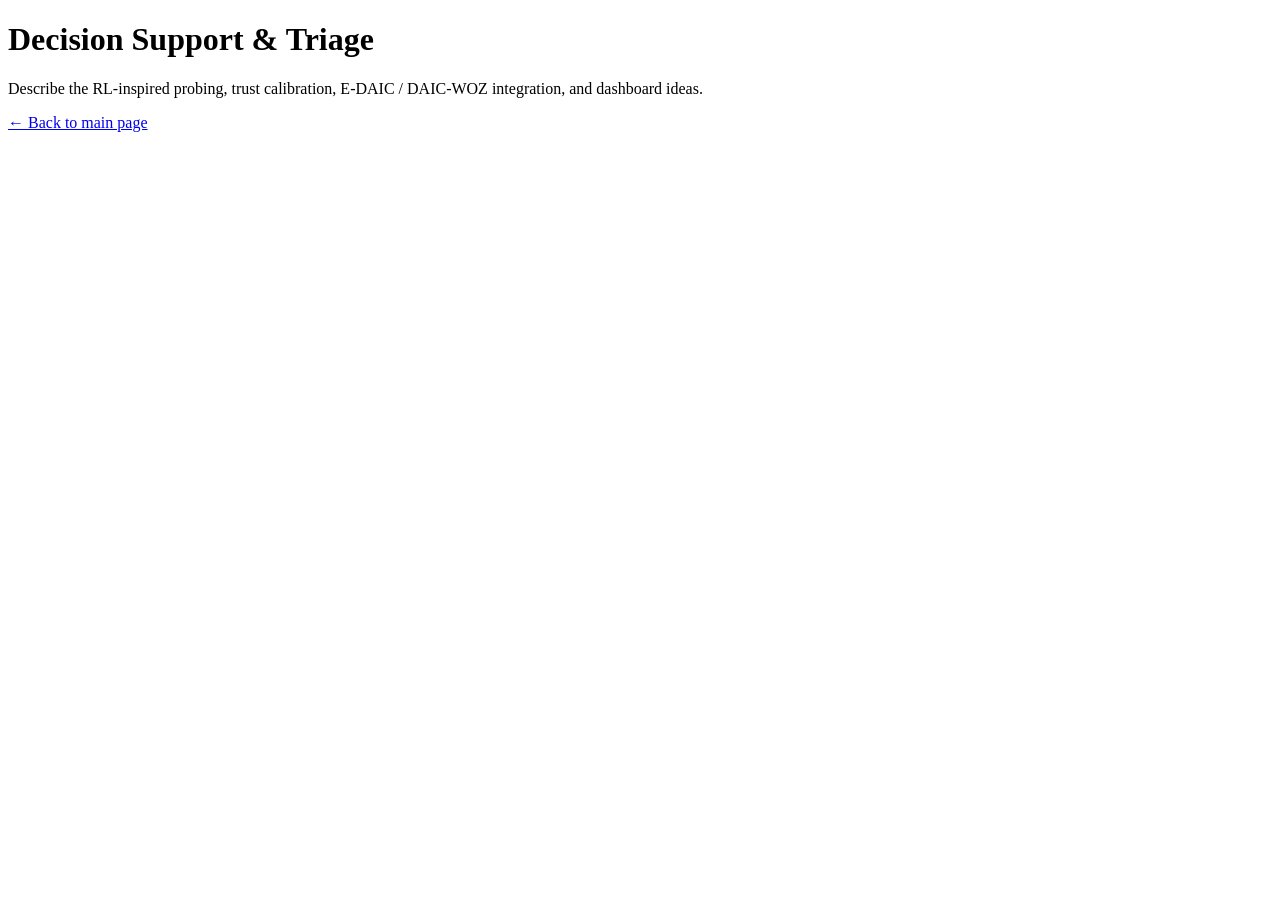
==== decision-support-triage.html @ a4c24c38 "Create decision-support-triage.html" ====
<!doctype html>
<html lang="en">
<head>
  <meta charset="utf-8">
  <title>Decision Support & Triage • Filippo Cenacchi</title>
  <meta name="viewport" content="width=device-width, initial-scale=1">
</head>
<body>
  <h1>Decision Support & Triage</h1>
  <p>Describe the RL-inspired probing, trust calibration, E-DAIC / DAIC-WOZ integration, and dashboard ideas.</p>
  <p><a href="index.html">← Back to main page</a></p>
</body>
</html>
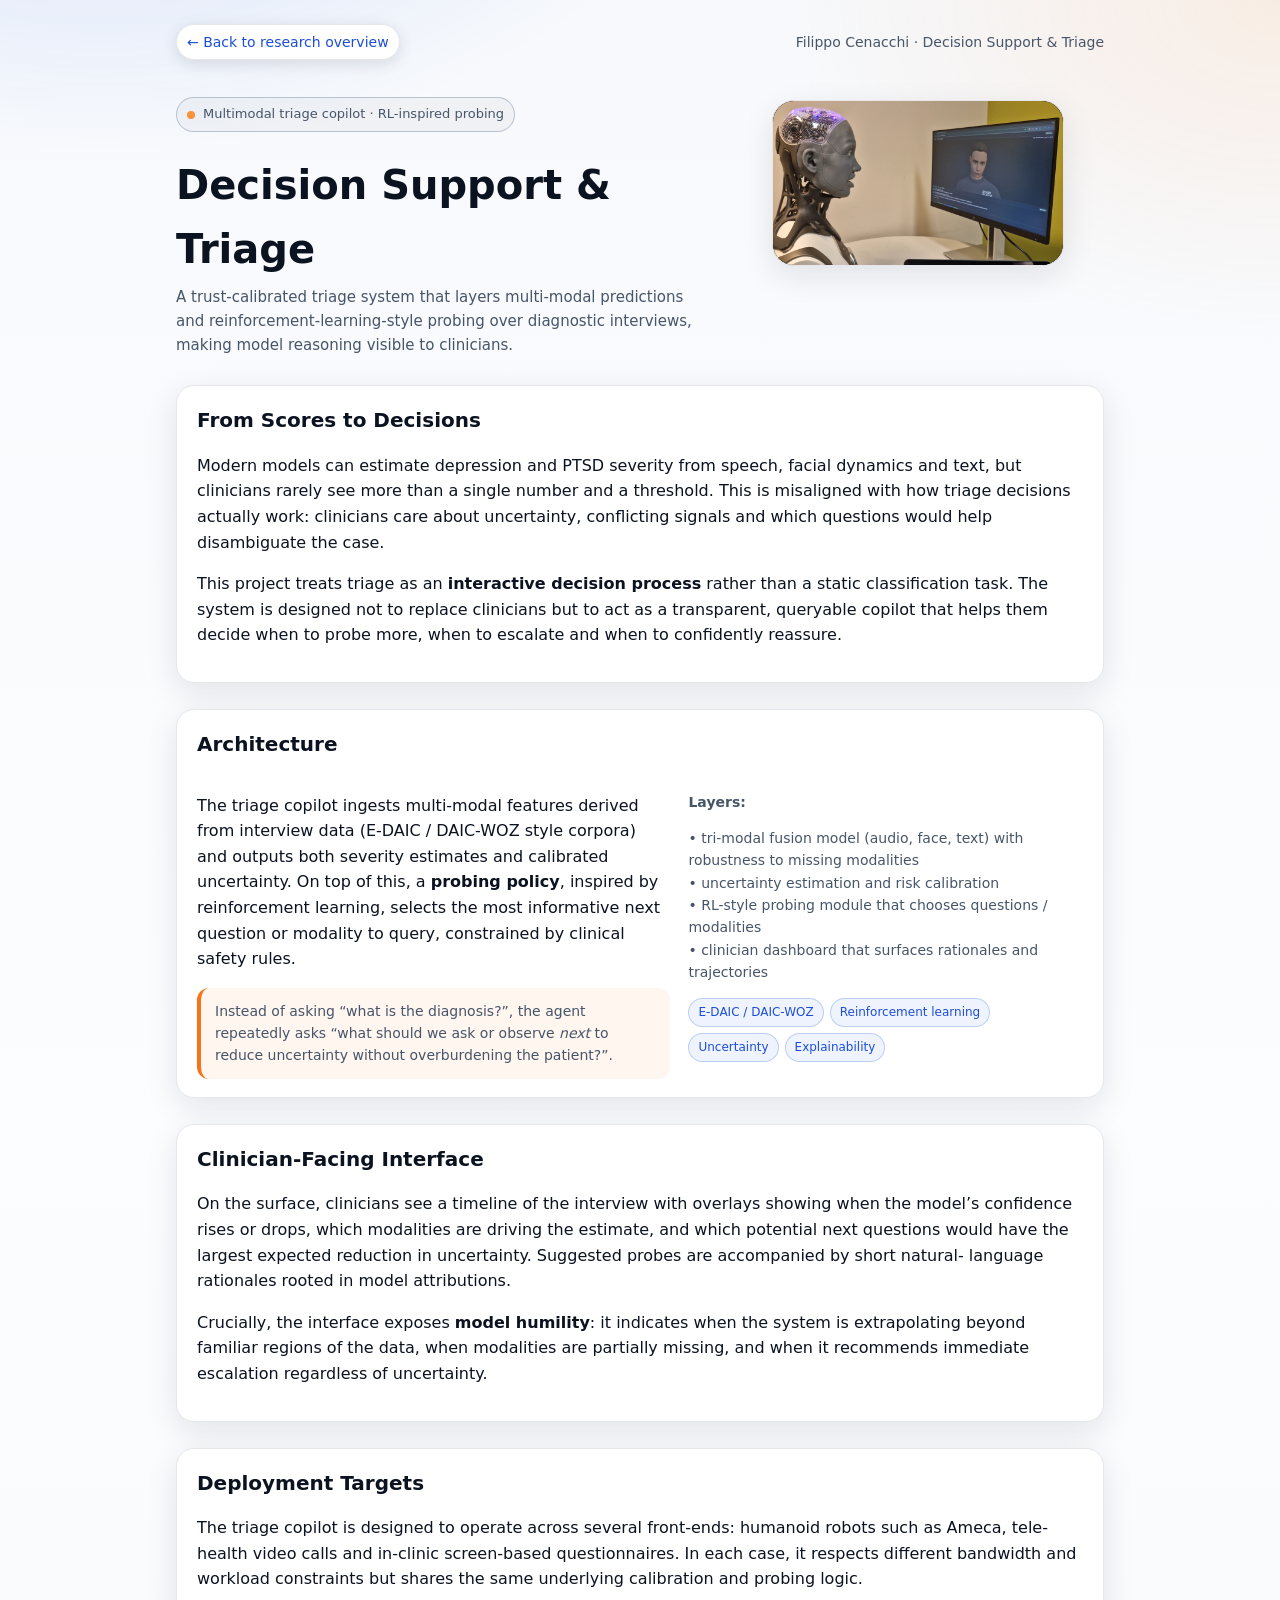
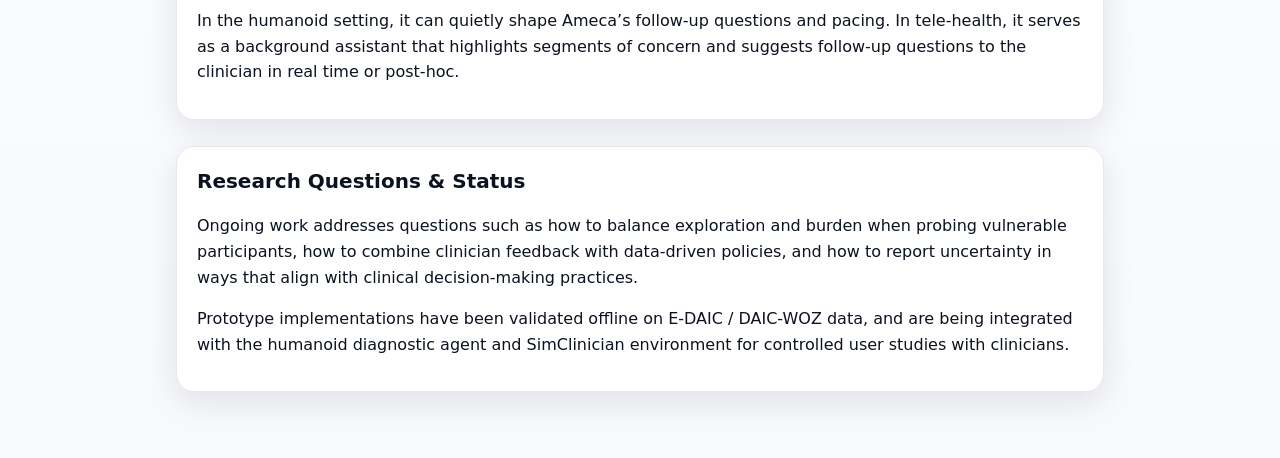
==== commit 92a57b41: "Update decision-support-triage.html" ====
--- a/decision-support-triage.html
+++ b/decision-support-triage.html
@@ -2,12 +2,215 @@
 <html lang="en">
 <head>
   <meta charset="utf-8">
-  <title>Decision Support & Triage • Filippo Cenacchi</title>
+  <title>Decision Support &amp; Triage • Filippo Cenacchi</title>
   <meta name="viewport" content="width=device-width, initial-scale=1">
+  <meta name="description"
+        content="A trust-calibrated multimodal triage copilot that layers RL-inspired probing and explainable predictions over E-DAIC / DAIC-WOZ style interviews.">
+
+  <style>
+    :root{
+      --bg:#f7f9fc;--panel:#ffffff;--text:#0b1220;--subtle:#475569;
+      --brand:#2563eb;--brand-ink:#1d4ed8;--border:#e5e7eb;
+      --shadow:0 10px 32px rgba(15,23,42,0.10);
+      --accent-soft:rgba(37,99,235,0.08);
+    }
+    *{box-sizing:border-box;}
+    html,body{
+      margin:0;padding:0;min-height:100vh;
+      font:16px/1.6 system-ui,-apple-system,Segoe UI,Roboto,Ubuntu;
+      color:var(--text);
+      background:
+        radial-gradient(1100px 650px at 8% -10%,rgba(37,99,235,.16),transparent 55%),
+        radial-gradient(900px 600px at 100% 0%,rgba(251,146,60,.12),transparent 55%),
+        linear-gradient(180deg,#f7f9fc 0%,#fbfdff 55%,#f7f9fc 100%);
+    }
+    a{color:var(--brand-ink);text-decoration:none}
+    a:hover{text-decoration:underline}
+    .container{max-width:960px;margin:0 auto;padding:24px 16px 40px;}
+    header{
+      display:flex;justify-content:space-between;align-items:center;
+      gap:12px;margin-bottom:24px;
+    }
+    .back-link{
+      display:inline-flex;align-items:center;gap:6px;
+      padding:6px 10px;border-radius:999px;
+      background:#fff;border:1px solid var(--border);
+      font-size:14px;box-shadow:0 4px 16px rgba(15,23,42,0.12);
+    }
+    h1{font-size:clamp(30px,4vw,40px);margin:8px 0 4px;}
+    .subtitle{margin:0;color:var(--subtle);font-size:15px;}
+    .hero{
+      display:grid;grid-template-columns:minmax(0,2fr) minmax(260px,1.4fr);
+      gap:24px;align-items:flex-start;margin-bottom:28px;
+    }
+    .hero-media{
+      border-radius:22px;overflow:hidden;border:1px solid var(--border);
+      box-shadow:var(--shadow);background:#000;
+    }
+    .hero-media img{width:100%;height:100%;object-fit:cover;display:block;}
+    .pill{
+      display:inline-flex;align-items:center;gap:8px;
+      padding:6px 10px;border-radius:999px;
+      background:rgba(15,23,42,0.03);
+      border:1px solid rgba(148,163,184,0.6);
+      font-size:13px;color:var(--subtle);
+    }
+    .pill span.dot{width:8px;height:8px;border-radius:999px;background:#fb923c;}
+    section{
+      margin-bottom:26px;background:var(--panel);border-radius:18px;
+      border:1px solid var(--border);box-shadow:var(--shadow);
+      padding:18px 20px 18px;
+    }
+    section h2{margin-top:0;font-size:20px;}
+    .tag-row{margin-top:8px;display:flex;flex-wrap:wrap;gap:6px;}
+    .tag{
+      font-size:12px;padding:4px 9px;border-radius:999px;
+      background:var(--accent-soft);color:var(--brand-ink);
+      border:1px solid rgba(37,99,235,0.25);
+    }
+    .two-col{
+      display:grid;grid-template-columns:minmax(0,1.2fr) minmax(0,1fr);
+      gap:18px;
+    }
+    @media(max-width:800px){
+      .hero{grid-template-columns:1fr;}
+      .two-col{grid-template-columns:1fr;}
+    }
+    .callout{
+      margin:0;padding:12px 14px;border-radius:12px;
+      background:rgba(251,146,60,0.08);
+      border-left:4px solid #f97316;
+      font-size:14px;color:var(--subtle);
+    }
+    .small{font-size:14px;color:var(--subtle);}
+  </style>
 </head>
 <body>
-  <h1>Decision Support & Triage</h1>
-  <p>Describe the RL-inspired probing, trust calibration, E-DAIC / DAIC-WOZ integration, and dashboard ideas.</p>
-  <p><a href="index.html">← Back to main page</a></p>
+  <div class="container">
+    <header>
+      <a class="back-link" href="index.html#research">← Back to research overview</a>
+      <span class="small">Filippo Cenacchi · Decision Support &amp; Triage</span>
+    </header>
+
+    <div class="hero">
+      <div>
+        <p class="pill">
+          <span class="dot"></span>
+          Multimodal triage copilot · RL-inspired probing
+        </p>
+        <h1>Decision Support &amp; Triage</h1>
+        <p class="subtitle">
+          A trust-calibrated triage system that layers multi-modal predictions and
+          reinforcement-learning-style probing over diagnostic interviews, making
+          model reasoning visible to clinicians.
+        </p>
+      </div>
+      <figure class="hero-media">
+        <img src="20250901_165725.jpg"
+             alt="Robot and screen-based triage tools used with clinicians">
+      </figure>
+    </div>
+
+    <section>
+      <h2>From Scores to Decisions</h2>
+      <p>
+        Modern models can estimate depression and PTSD severity from speech, facial
+        dynamics and text, but clinicians rarely see more than a single number and
+        a threshold. This is misaligned with how triage decisions actually work:
+        clinicians care about uncertainty, conflicting signals and which questions
+        would help disambiguate the case.
+      </p>
+      <p>
+        This project treats triage as an <strong>interactive decision process</strong>
+        rather than a static classification task. The system is designed not to replace
+        clinicians but to act as a transparent, queryable copilot that helps them decide
+        when to probe more, when to escalate and when to confidently reassure.
+      </p>
+    </section>
+
+    <section>
+      <h2>Architecture</h2>
+      <div class="two-col">
+        <div>
+          <p>
+            The triage copilot ingests multi-modal features derived from interview data
+            (E-DAIC / DAIC-WOZ style corpora) and outputs both severity estimates and
+            calibrated uncertainty. On top of this, a <strong>probing policy</strong>,
+            inspired by reinforcement learning, selects the most informative next
+            question or modality to query, constrained by clinical safety rules.
+          </p>
+          <p class="callout">
+            Instead of asking “what is the diagnosis?”, the agent repeatedly asks
+            “what should we ask or observe <em>next</em> to reduce uncertainty without
+            overburdening the patient?”.
+          </p>
+        </div>
+        <div>
+          <p class="small"><strong>Layers:</strong></p>
+          <p class="small">
+            • tri-modal fusion model (audio, face, text) with robustness to missing
+            modalities<br>
+            • uncertainty estimation and risk calibration<br>
+            • RL-style probing module that chooses questions / modalities<br>
+            • clinician dashboard that surfaces rationales and trajectories
+          </p>
+          <div class="tag-row">
+            <span class="tag">E-DAIC / DAIC-WOZ</span>
+            <span class="tag">Reinforcement learning</span>
+            <span class="tag">Uncertainty</span>
+            <span class="tag">Explainability</span>
+          </div>
+        </div>
+      </div>
+    </section>
+
+    <section>
+      <h2>Clinician-Facing Interface</h2>
+      <p>
+        On the surface, clinicians see a timeline of the interview with overlays showing
+        when the model’s confidence rises or drops, which modalities are driving the
+        estimate, and which potential next questions would have the largest expected
+        reduction in uncertainty. Suggested probes are accompanied by short natural-
+        language rationales rooted in model attributions.
+      </p>
+      <p>
+        Crucially, the interface exposes <strong>model humility</strong>: it indicates
+        when the system is extrapolating beyond familiar regions of the data, when
+        modalities are partially missing, and when it recommends immediate escalation
+        regardless of uncertainty.
+      </p>
+    </section>
+
+    <section>
+      <h2>Deployment Targets</h2>
+      <p>
+        The triage copilot is designed to operate across several front-ends:
+        humanoid robots such as Ameca, tele-health video calls and in-clinic screen-based
+        questionnaires. In each case, it respects different bandwidth and workload
+        constraints but shares the same underlying calibration and probing logic.
+      </p>
+      <p>
+        In the humanoid setting, it can quietly shape Ameca’s follow-up questions and
+        pacing. In tele-health, it serves as a background assistant that highlights segments
+        of concern and suggests follow-up questions to the clinician in real time or
+        post-hoc.
+      </p>
+    </section>
+
+    <section>
+      <h2>Research Questions &amp; Status</h2>
+      <p>
+        Ongoing work addresses questions such as how to balance exploration and burden
+        when probing vulnerable participants, how to combine clinician feedback with
+        data-driven policies, and how to report uncertainty in ways that align with
+        clinical decision-making practices.
+      </p>
+      <p>
+        Prototype implementations have been validated offline on E-DAIC / DAIC-WOZ
+        data, and are being integrated with the humanoid diagnostic agent and
+        SimClinician environment for controlled user studies with clinicians.
+      </p>
+    </section>
+  </div>
 </body>
 </html>
